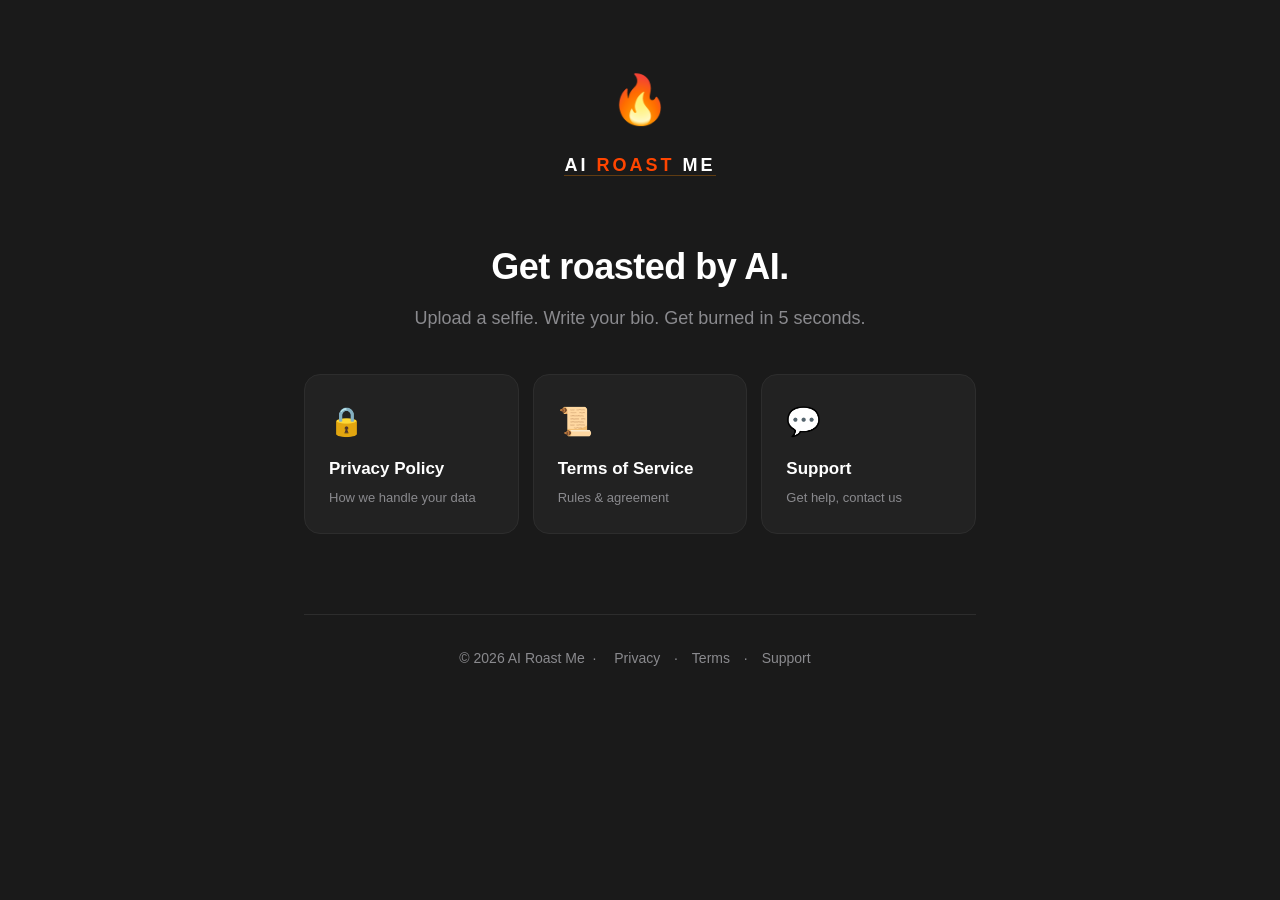
==== index.html @ 8858b17e "Initial site: privacy, terms, support" ====
<!DOCTYPE html>
<html lang="en">
<head>
  <meta charset="UTF-8">
  <meta name="viewport" content="width=device-width, initial-scale=1.0">
  <title>AI Roast Me</title>
  <link rel="stylesheet" href="_style.css">
</head>
<body>
  <div class="container">
    <header>
      <div class="logo">🔥</div>
      <a href="/" class="brand">AI <span class="accent">ROAST</span> ME</a>
    </header>

    <h1 style="text-align:center;">Get roasted by AI.</h1>
    <p style="text-align:center; color: var(--text-secondary); font-size: 18px; margin-bottom: 16px;">
      Upload a selfie. Write your bio. Get burned in 5 seconds.
    </p>

    <div class="home-grid">
      <a href="privacy.html" class="card">
        <div class="icon">🔒</div>
        <div class="title">Privacy Policy</div>
        <div class="sub">How we handle your data</div>
      </a>
      <a href="terms.html" class="card">
        <div class="icon">📜</div>
        <div class="title">Terms of Service</div>
        <div class="sub">Rules &amp; agreement</div>
      </a>
      <a href="support.html" class="card">
        <div class="icon">💬</div>
        <div class="title">Support</div>
        <div class="sub">Get help, contact us</div>
      </a>
    </div>

    <footer>
      © 2026 AI Roast Me &nbsp;·&nbsp;
      <a href="privacy.html">Privacy</a> ·
      <a href="terms.html">Terms</a> ·
      <a href="support.html">Support</a>
    </footer>
  </div>
</body>
</html>
---- _style.css ----
:root {
  --bg: #1A1A1A;
  --card: #222222;
  --border: #2D2D2D;
  --text: #FFFFFF;
  --text-secondary: #8A8A8E;
  --accent: #FF4500;
  --link: #FF8C00;
}

* { box-sizing: border-box; margin: 0; padding: 0; }

html { scroll-behavior: smooth; }

body {
  font-family: -apple-system, BlinkMacSystemFont, 'SF Pro Display', 'Segoe UI', Roboto, sans-serif;
  background: var(--bg);
  color: var(--text);
  line-height: 1.65;
  -webkit-font-smoothing: antialiased;
  padding: 0;
}

.container {
  max-width: 720px;
  margin: 0 auto;
  padding: 60px 24px 80px;
}

header {
  text-align: center;
  margin-bottom: 56px;
}

.logo {
  font-size: 48px;
  margin-bottom: 12px;
}

.brand {
  font-size: 18px;
  font-weight: 800;
  letter-spacing: 3px;
  color: var(--text);
  text-transform: uppercase;
  text-decoration: none;
}

.brand .accent { color: var(--accent); }

h1 {
  font-size: 36px;
  font-weight: 800;
  margin: 40px 0 8px;
  letter-spacing: -0.5px;
}

h2 {
  font-size: 22px;
  font-weight: 700;
  margin: 40px 0 12px;
  color: var(--text);
}

h3 {
  font-size: 17px;
  font-weight: 600;
  margin: 24px 0 8px;
  color: var(--text);
}

p, li {
  font-size: 16px;
  color: #D0D0D2;
  margin-bottom: 12px;
}

ul, ol {
  padding-left: 22px;
  margin-bottom: 16px;
}

li { margin-bottom: 8px; }

a {
  color: var(--link);
  text-decoration: none;
  border-bottom: 1px solid rgba(255, 140, 0, 0.3);
  transition: border-color .15s;
}

a:hover { border-color: var(--link); }

.effective {
  display: inline-block;
  padding: 6px 12px;
  background: var(--card);
  border: 1px solid var(--border);
  border-radius: 8px;
  font-size: 13px;
  color: var(--text-secondary);
  margin-bottom: 32px;
}

.callout {
  background: var(--card);
  border: 1px solid var(--border);
  border-left: 3px solid var(--accent);
  border-radius: 10px;
  padding: 16px 20px;
  margin: 20px 0;
}

.callout p { margin: 0; color: var(--text); }

footer {
  margin-top: 80px;
  padding-top: 32px;
  border-top: 1px solid var(--border);
  text-align: center;
  font-size: 14px;
  color: var(--text-secondary);
}

footer a {
  color: var(--text-secondary);
  border: none;
  margin: 0 10px;
}

footer a:hover { color: var(--link); }

.home-grid {
  display: grid;
  grid-template-columns: 1fr;
  gap: 14px;
  margin-top: 40px;
}

@media (min-width: 640px) {
  .home-grid { grid-template-columns: 1fr 1fr 1fr; }
}

.card {
  display: block;
  background: var(--card);
  border: 1px solid var(--border);
  border-radius: 16px;
  padding: 24px;
  color: var(--text);
  text-decoration: none;
  border-bottom: 1px solid var(--border);
  transition: transform .15s, border-color .15s;
}

.card:hover {
  transform: translateY(-2px);
  border-color: var(--accent);
}

.card .icon {
  font-size: 28px;
  margin-bottom: 10px;
}

.card .title {
  font-size: 17px;
  font-weight: 700;
  margin-bottom: 4px;
}

.card .sub {
  font-size: 13px;
  color: var(--text-secondary);
}
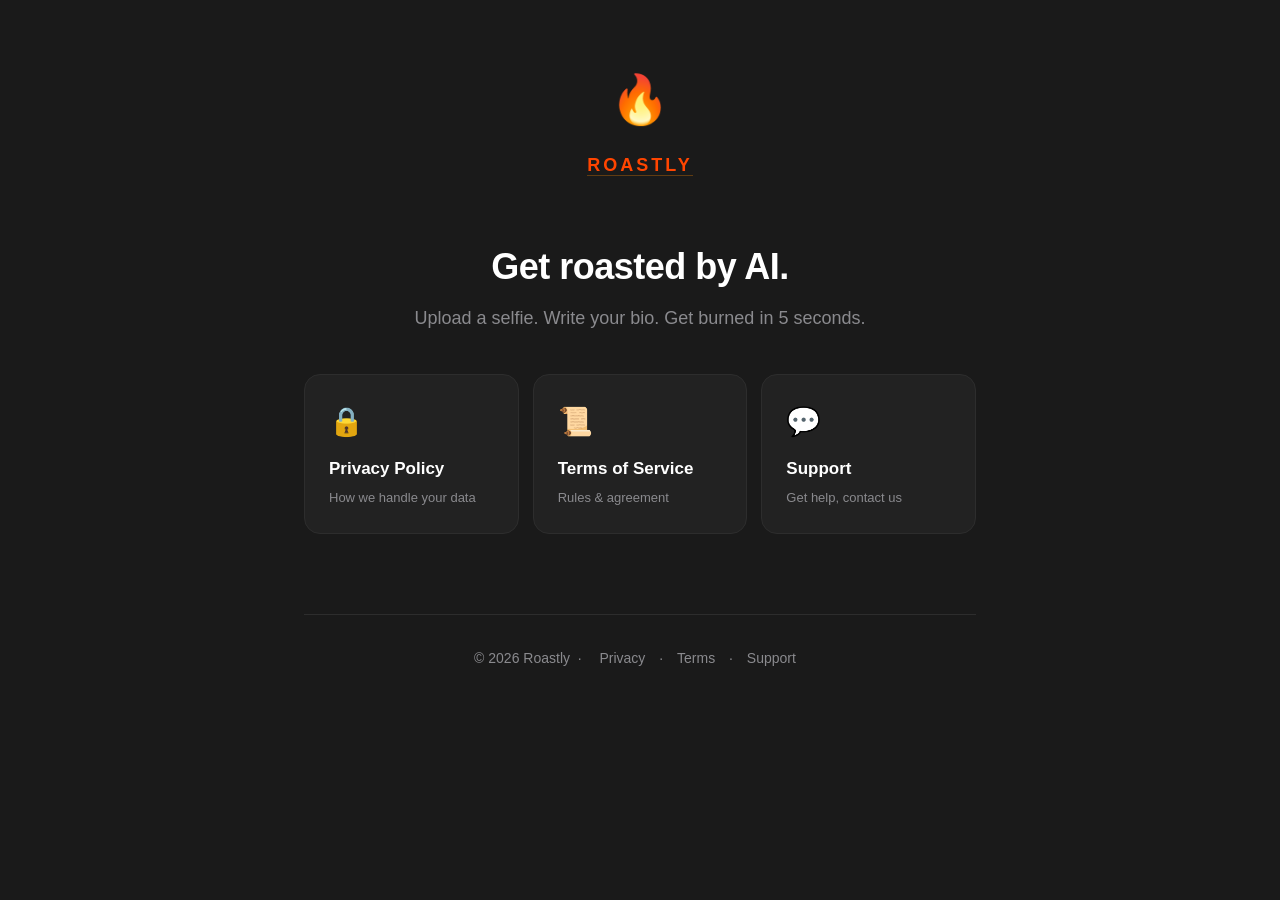
==== commit 96292108: "Rebrand to Roastly + Apple Guideline 5.1.1(i) AI disclosure - Rename "AI Roast Me" → "Roastly" acros" ====
--- a/index.html
+++ b/index.html
@@ -3,14 +3,14 @@
 <head>
   <meta charset="UTF-8">
   <meta name="viewport" content="width=device-width, initial-scale=1.0">
-  <title>AI Roast Me</title>
+  <title>Roastly</title>
   <link rel="stylesheet" href="_style.css">
 </head>
 <body>
   <div class="container">
     <header>
       <div class="logo">🔥</div>
-      <a href="/" class="brand">AI <span class="accent">ROAST</span> ME</a>
+      <a href="/" class="brand"><span class="accent">ROASTLY</span></a>
     </header>
 
     <h1 style="text-align:center;">Get roasted by AI.</h1>
@@ -37,7 +37,7 @@
     </div>
 
     <footer>
-      © 2026 AI Roast Me &nbsp;·&nbsp;
+      © 2026 Roastly &nbsp;·&nbsp;
       <a href="privacy.html">Privacy</a> ·
       <a href="terms.html">Terms</a> ·
       <a href="support.html">Support</a>
